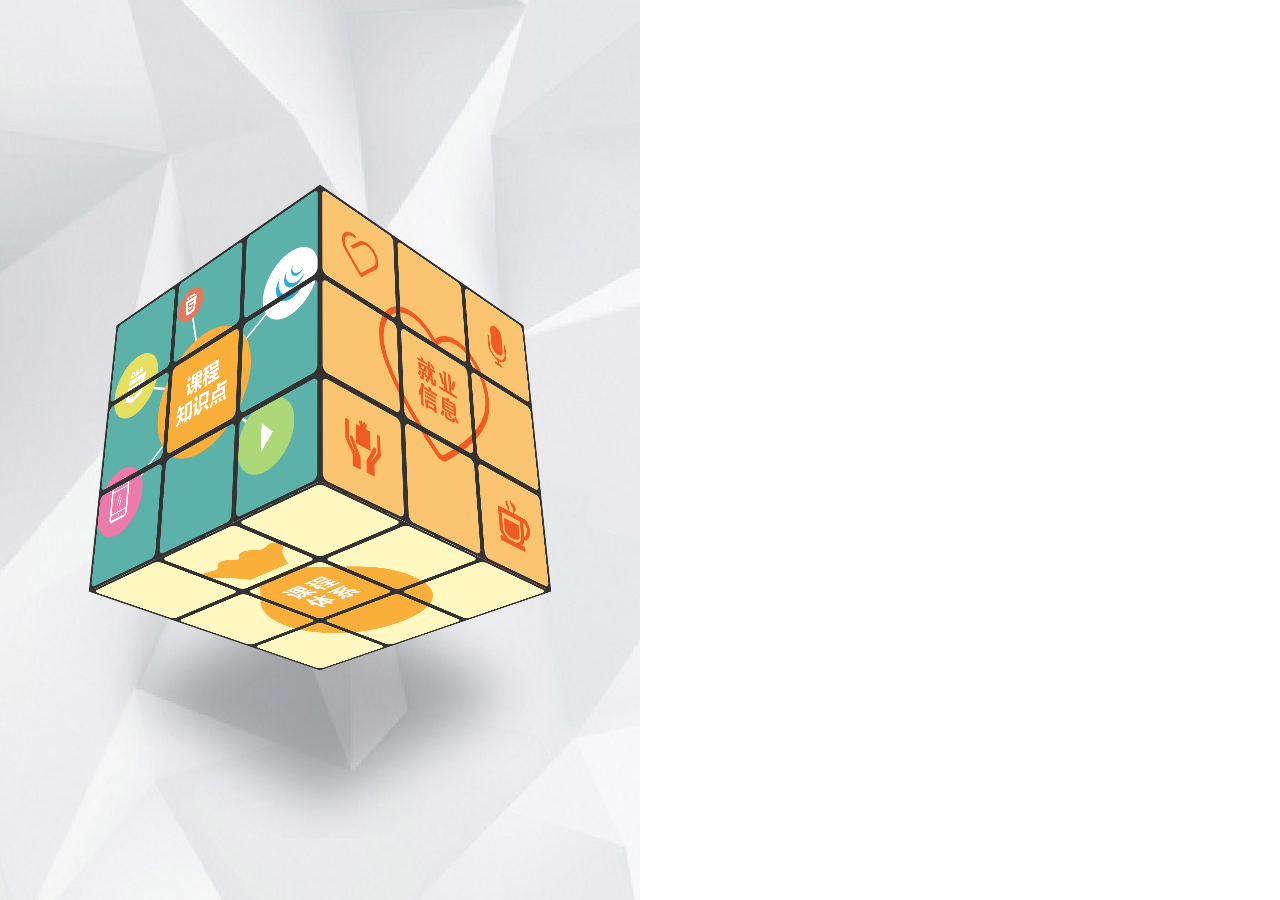
==== index.html @ c87cfa39 "3d" ====
<!doctype html>
<html lang="en">
<head>
    <meta charset="UTF-8">
    <meta name="viewport"
          content="width=device-width, user-scalable=no, initial-scale=1.0, maximum-scale=1.0, minimum-scale=1.0"/>
    <title>移动端3D魔方展示</title>
    <link charset="utf-8" rel="stylesheet" href="css/reset.min.css"/>
    <link charset="utf-8" rel="stylesheet/less" href="css/style.less"/>
    <script>
        (function () {
            var desW = 640;
            var winW =document.documentElement.clientWidth;
            if(winW>desW){
                return;
            }else{
                document.documentElement.style.fontSize = winW/desW*100+'px';
            }
        })()
    </script>
</head>
<body>

<div class="main">
    <ul class="box">
        <li><img src="img/zf_cube1.png" alt="移动端3D魔方展示"/></li>
        <li><img src="img/zf_cube2.png" alt="移动端3D魔方展示"/></li>
        <li><img src="img/zf_cube3.png" alt="移动端3D魔方展示"/></li>
        <li><img src="img/zf_cube4.png" alt="移动端3D魔方展示"/></li>
        <li><img src="img/zf_cube5.png" alt="移动端3D魔方展示"/></li>
        <li><img src="img/zf_cube6.png" alt="移动端3D魔方展示"/></li>
    </ul>
</div>

<script src="js/zepto.min.js"></script>
<script>
    var less = {
        env:"development",/*在开发环境下*/
        poll:1000,/*在监视模式下，查看代码的间隔时间*/
    }
</script>
<script src="js/less-2.5.3.min.js"></script>
<script>
    less.watch();//启动监视模式
</script>
</body>
</html>
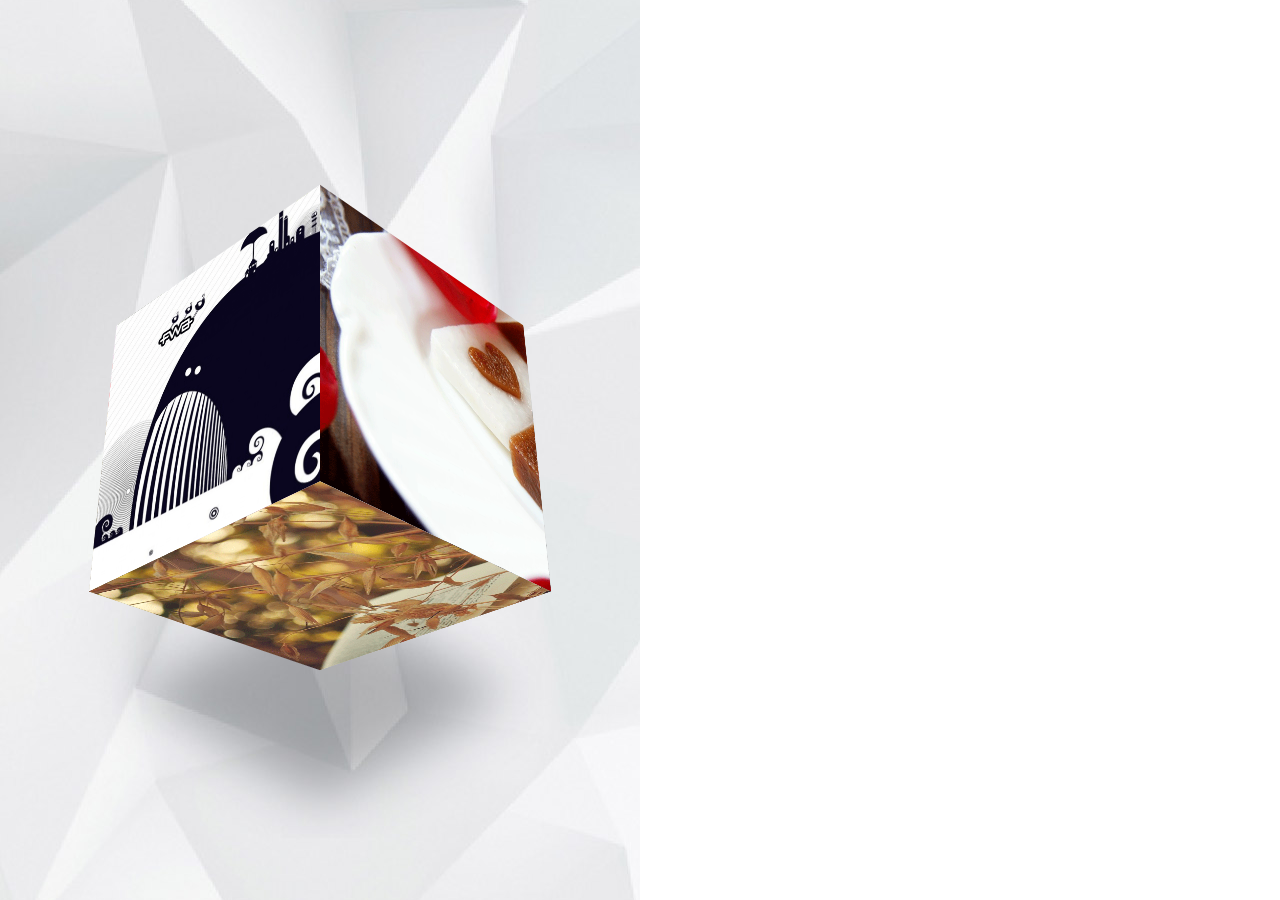
==== commit c57c65bf: "3d" ====
--- a/index.html
+++ b/index.html
@@ -6,7 +6,7 @@
           content="width=device-width, user-scalable=no, initial-scale=1.0, maximum-scale=1.0, minimum-scale=1.0"/>
     <title>移动端3D魔方展示</title>
     <link charset="utf-8" rel="stylesheet" href="css/reset.min.css"/>
-    <link charset="utf-8" rel="stylesheet/less" href="css/style.less"/>
+    <link charset="utf-8" rel="stylesheet" href="css/style.css"/>
     <script>
         (function () {
             var desW = 640;
--- a/css/style.css
+++ b/css/style.css
@@ -0,0 +1,78 @@
+html {
+  font-size: 100px;
+}
+html,
+body {
+  width: 100%;
+  height: 100%;
+  overflow: hidden;
+}
+.main {
+  position: relative;
+  width: 100%;
+  height: 100%;
+  max-width: 640px;
+  background: url("../img/zf_cubeBg.jpg") no-repeat center;
+  background-size: cover;
+  /* 3dЧ��*/
+  perspective: 2000px;
+}
+.box {
+  position: absolute;
+  left: 50%;
+  top: 50%;
+  width: 5.1rem;
+  height: 5.1rem;
+  margin-left: -2.55rem;
+  margin-top: -2.55rem;
+  /* 3d*/
+  -webkit-transform-style: preserve-3d;
+  transform-style: preserve-3d;
+  /* 3d������һ����ʼ�Ƕ� ������������*/
+  -webkit-transform: scale(0.6) rotateX(30deg) rotateY(-45deg);
+  transform: scale(0.6) rotateX(30deg) rotateY(-45deg);
+  transition: 0.3s;
+}
+li {
+  position: absolute;
+  left: 0;
+  top: 0;
+  width: 100%;
+  height: 100%;
+}
+li img {
+  width: 100%;
+  height: 100%;
+}
+.box {
+  /* Z������ǰ    */
+  /* Z ���� Y����ת90deg */
+  /* X ������ �ƶ�   Y����ת 90*/
+  /* X ������ �ƶ�   Y����ת 90*/
+  /* Y ������ �ƶ�   X����ת 90*/
+  /* Y ������ �ƶ�   X����ת 90*/
+}
+.box li:nth-child(1) {
+  -webkit-transform: translateZ(2.55rem);
+  transform: translateZ(2.55rem);
+}
+.box li:nth-child(2) {
+  -webkit-transform: translateZ(-2.55rem) rotateY(180deg);
+  transform: translateZ(-2.55rem) rotateY(180deg);
+}
+.box li:nth-child(3) {
+  -webkit-transform: translateX(-2.55rem) rotateY(-90deg);
+  transform: translateX(-2.55rem) rotateY(-90deg);
+}
+.box li:nth-child(4) {
+  -webkit-transform: translateX(2.55rem) rotateY(90deg);
+  transform: translateX(2.55rem) rotateY(90deg);
+}
+.box li:nth-child(5) {
+  -webkit-transform: translateY(2.55rem) rotateX(-90deg);
+  transform: translateY(2.55rem) rotateX(-90deg);
+}
+.box li:nth-child(6) {
+  -webkit-transform: translateY(-2.55rem) rotateX(90deg);
+  transform: translateY(-2.55rem) rotateX(90deg);
+}
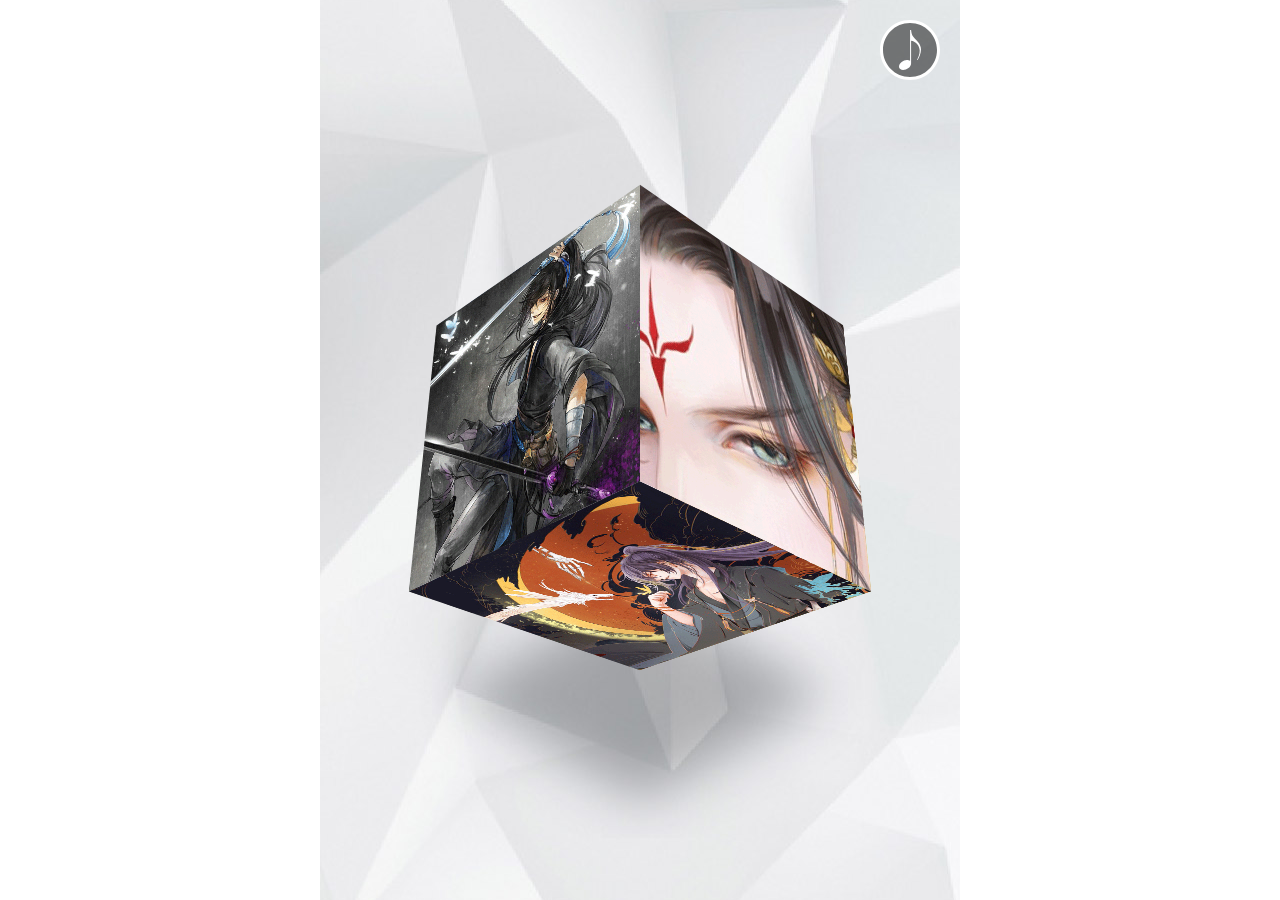
==== commit 931d5cb8: "3d-music" ====
--- a/index.html
+++ b/index.html
@@ -1,4 +1,4 @@
-<!doctype html>
+<!DOCTYPE html>
 <html lang="en">
 <head>
     <meta charset="UTF-8">
@@ -22,7 +22,32 @@
 <body>
 
 <div class="main">
-    <ul class="box">
+    <!-- 音频播放 -->
+    <div class="music musicPlay">
+        <!-- 设置自动播放 -->
+        <audio src="audio/music.mp3" loop></audio>
+        <!-- audio常用属性
+    autoplay 是否自动播放
+    loop 是否循环播放
+    currentTime 播放了多久 也就是音频的当前时间
+    duration 总播放时间
+    volume 音量控制
+    paused 是否暂停  true 为当前是暂停状态 false 当前是播放状态
+    ended 是否播放完毕
+
+audio常用方法
+     play() 播放媒体
+     pause()
+     load() 重新加载
+
+audio常用事件
+    canplay
+    ended
+
+-->
+    </div>
+    
+    <ul class="box cubeBox">
         <li><img src="img/zf_cube1.png" alt="移动端3D魔方展示"/></li>
         <li><img src="img/zf_cube2.png" alt="移动端3D魔方展示"/></li>
         <li><img src="img/zf_cube3.png" alt="移动端3D魔方展示"/></li>
@@ -33,15 +58,7 @@
 </div>
 
 <script src="js/zepto.min.js"></script>
-<script>
-    var less = {
-        env:"development",/*在开发环境下*/
-        poll:1000,/*在监视模式下，查看代码的间隔时间*/
-    }
-</script>
-<script src="js/less-2.5.3.min.js"></script>
-<script>
-    less.watch();//启动监视模式
-</script>
+<script src="js/index.js"></script>
+<script src="js/music.js"></script>
 </body>
 </html>--- a/css/style.css
+++ b/css/style.css
@@ -1,78 +1,129 @@
 html {
-  font-size: 100px;
+  font-size: 100px; /*640PX 1REM=100PX*/
 }
-html,
-body {
+
+html, body {
   width: 100%;
   height: 100%;
   overflow: hidden;
 }
+
 .main {
   position: relative;
-  width: 100%;
+  margin: 0 auto;
+  max-width: 640px;
   height: 100%;
-  max-width: 640px;
-  background: url("../img/zf_cubeBg.jpg") no-repeat center;
+  background: url("../img/zf_cubeBg.jpg") no-repeat center center;
   background-size: cover;
-  /* 3dЧ��*/
+
+  /*3D->给舞台设置视距*/
   perspective: 2000px;
 }
-.box {
+
+.cubeBox {
   position: absolute;
+  top: 50%;
   left: 50%;
-  top: 50%;
+  margin: -2.55rem 0 0 -2.55rem;
   width: 5.1rem;
   height: 5.1rem;
-  margin-left: -2.55rem;
-  margin-top: -2.55rem;
-  /* 3d*/
+
+  /*3D->给盒子设置3D变形*/
   -webkit-transform-style: preserve-3d;
   transform-style: preserve-3d;
-  /* 3d������һ����ʼ�Ƕ� ������������*/
+
+  /*3D->给盒子一个初始的角度,让其可以看到其余的几个面*/
   -webkit-transform: scale(0.6) rotateX(30deg) rotateY(-45deg);
   transform: scale(0.6) rotateX(30deg) rotateY(-45deg);
-  transition: 0.3s;
+
+  /*3D->增加过渡动画*/
+  -webkit-transition: .5s;
+  transition: .5s;
 }
-li {
+
+.cubeBox li {
   position: absolute;
+  top: 0;
   left: 0;
-  top: 0;
   width: 100%;
   height: 100%;
 }
-li img {
+
+.cubeBox li img {
   width: 100%;
   height: 100%;
 }
-.box {
-  /* Z������ǰ    */
-  /* Z ���� Y����ת90deg */
-  /* X ������ �ƶ�   Y����ת 90*/
-  /* X ������ �ƶ�   Y����ת 90*/
-  /* Y ������ �ƶ�   X����ת 90*/
-  /* Y ������ �ƶ�   X����ת 90*/
-}
-.box li:nth-child(1) {
+
+/*3D->移动每一个面*/
+.cubeBox li:nth-child(1) {
   -webkit-transform: translateZ(2.55rem);
   transform: translateZ(2.55rem);
 }
-.box li:nth-child(2) {
+
+.cubeBox li:nth-child(2) {
   -webkit-transform: translateZ(-2.55rem) rotateY(180deg);
   transform: translateZ(-2.55rem) rotateY(180deg);
 }
-.box li:nth-child(3) {
+
+.cubeBox li:nth-child(3) {
   -webkit-transform: translateX(-2.55rem) rotateY(-90deg);
   transform: translateX(-2.55rem) rotateY(-90deg);
 }
-.box li:nth-child(4) {
+
+.cubeBox li:nth-child(4) {
   -webkit-transform: translateX(2.55rem) rotateY(90deg);
   transform: translateX(2.55rem) rotateY(90deg);
 }
-.box li:nth-child(5) {
+
+.cubeBox li:nth-child(5) {
+  -webkit-transform: translateY(-2.55rem) rotateX(90deg);
+  transform: translateY(-2.55rem) rotateX(90deg);
+}
+
+.cubeBox li:nth-child(6) {
   -webkit-transform: translateY(2.55rem) rotateX(-90deg);
   transform: translateY(2.55rem) rotateX(-90deg);
 }
-.box li:nth-child(6) {
-  -webkit-transform: translateY(-2.55rem) rotateX(90deg);
-  transform: translateY(-2.55rem) rotateX(90deg);
+
+
+/* 音频处理 */
+.music{
+  width: 0.6rem;
+  height: 0.6rem;
+  position: absolute;
+  right: 0.2rem;
+  top: 0.2rem;
+  z-index: 111;
+  background: url(../audio/music.svg) no-repeat;
+  background-size: 100% 100%;
+
+
+
 }
+
+.musicPlay{
+  -webkit-animation:playing 1s infinite linear both;
+  animation:playing 1s infinite linear both;
+}
+
+@-webkit-keyframes playing {
+  0%{
+    -webkit-transform: rotate(0deg);
+    transform: rotate(0deg);
+  }
+  100%{
+    -webkit-transform: rotate(360deg);
+    transform: rotate(360deg);
+  }
+}
+
+@keyframes playing {
+  0%{
+    -webkit-transform: rotate(0deg);
+    transform: rotate(0deg);
+  }
+  100%{
+    -webkit-transform: rotate(360deg);
+    transform: rotate(360deg);
+  }
+}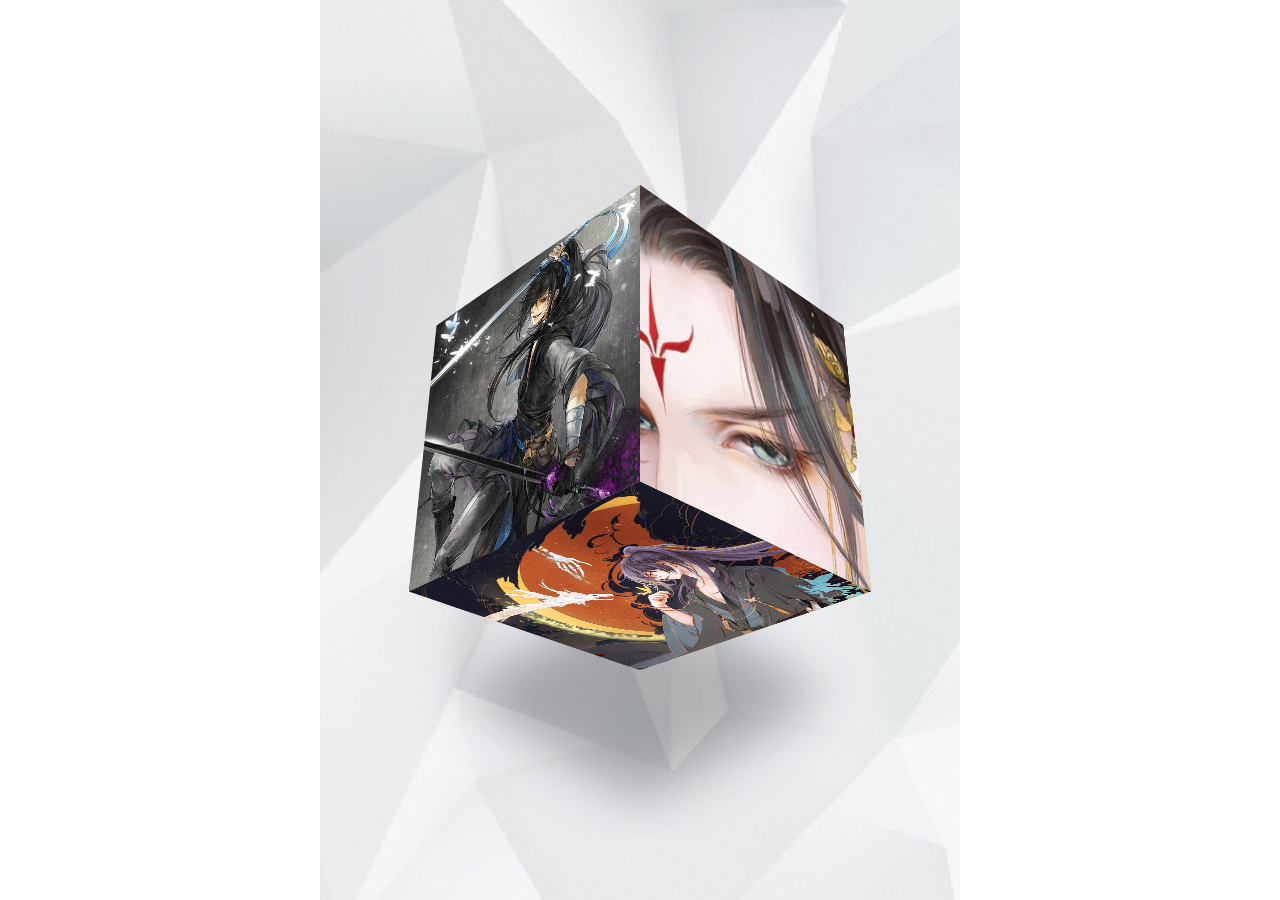
==== commit 38be35e7: "3d-music" ====
--- a/index.html
+++ b/index.html
@@ -23,7 +23,7 @@
 
 <div class="main">
     <!-- 音频播放 -->
-    <div class="music musicPlay">
+    <div class="music ">
         <!-- 设置自动播放 -->
         <audio src="audio/music.mp3" loop></audio>
         <!-- audio常用属性
--- a/css/style.css
+++ b/css/style.css
@@ -54,6 +54,7 @@
   height: 100%;
 }
 
+
 /*3D->移动每一个面*/
 .cubeBox li:nth-child(1) {
   -webkit-transform: translateZ(2.55rem);
@@ -96,9 +97,7 @@
   z-index: 111;
   background: url(../audio/music.svg) no-repeat;
   background-size: 100% 100%;
-
-
-
+  opacity:0;
 }
 
 .musicPlay{
@@ -126,4 +125,6 @@
     -webkit-transform: rotate(360deg);
     transform: rotate(360deg);
   }
-}+}
+
+
